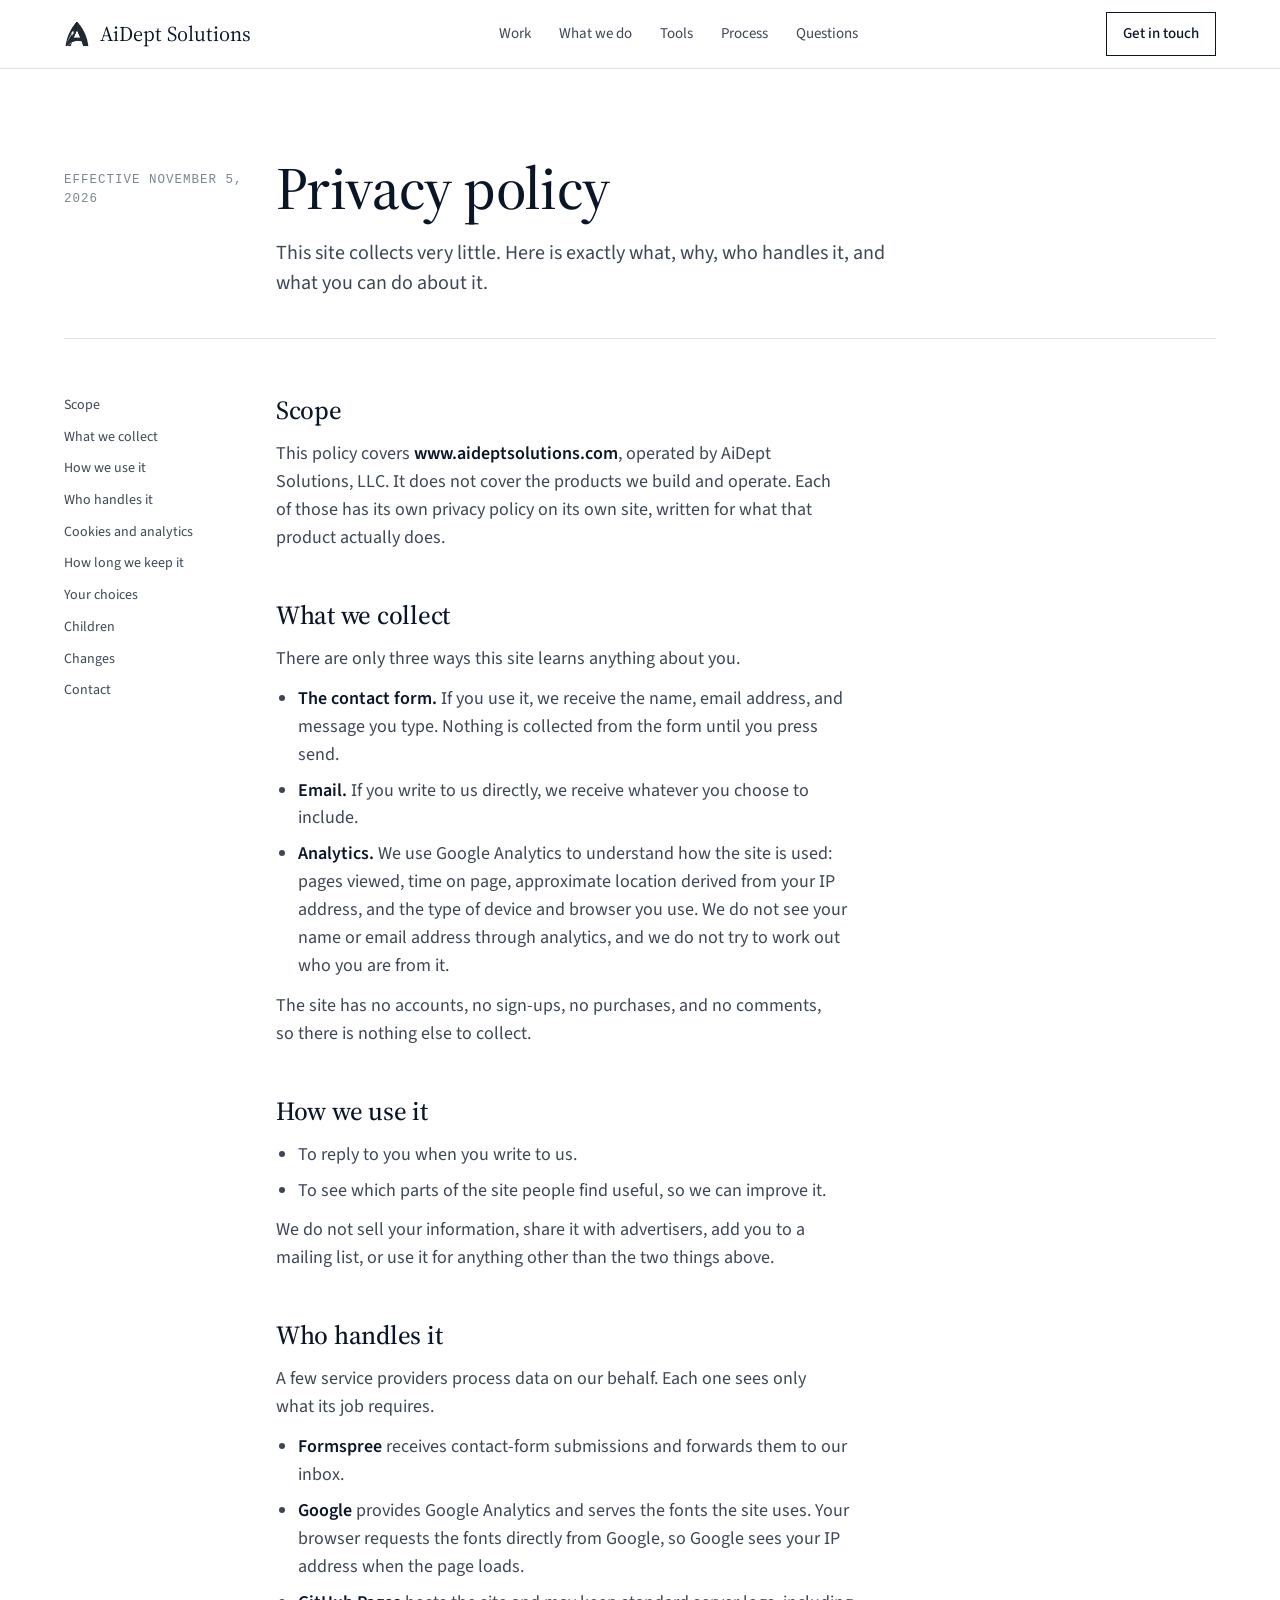
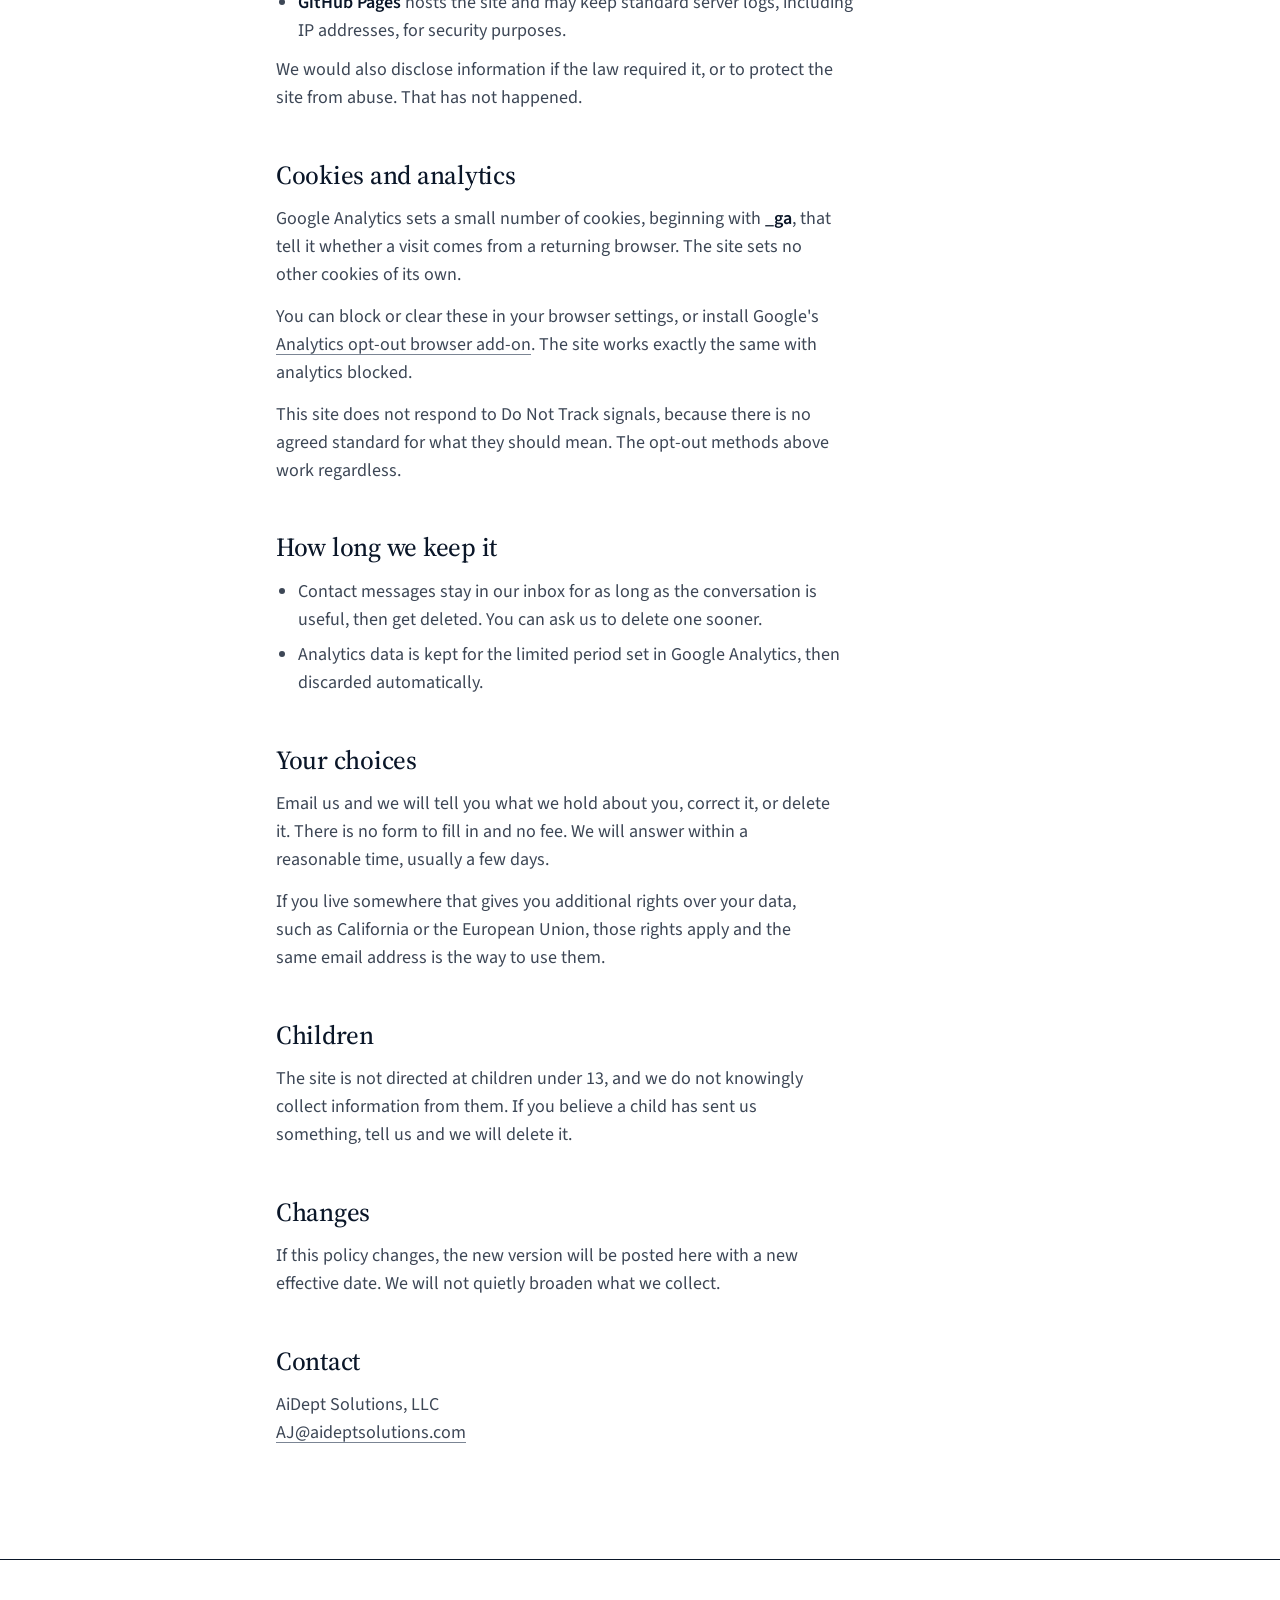
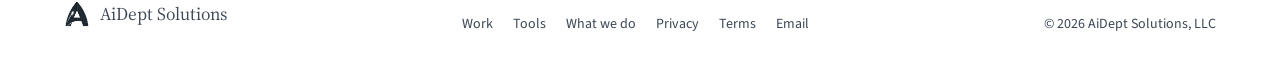
==== privacy.html @ fdaa8884 "Add privacy policy and terms of use pages Privacy covers the contact form, Google Analytics, Google " ====
<!DOCTYPE html>
<html lang="en">
<head>
<!-- Google tag (gtag.js) -->
<script async src="https://www.googletagmanager.com/gtag/js?id=G-QMEX8TVDEM"></script>
<script>
  window.dataLayer = window.dataLayer || [];
  function gtag(){dataLayer.push(arguments);}
  gtag('js', new Date());
  gtag('config', 'G-QMEX8TVDEM');
</script>
<meta charset="UTF-8">
<meta name="viewport" content="width=device-width, initial-scale=1.0">
<title>Privacy policy | AiDept Solutions</title>
<meta name="description" content="What aideptsolutions.com collects, why, who handles it, and the choices you have. Plain English, no surprises.">
<meta name="robots" content="index, follow">
<link rel="canonical" href="https://www.aideptsolutions.com/privacy.html">
<link rel="icon" type="image/svg+xml" href="/favicon.svg">
<link rel="shortcut icon" href="/favicon.svg">
<link rel="apple-touch-icon" href="/favicon.svg">
<meta property="og:type" content="website">
<meta property="og:title" content="Privacy policy | AiDept Solutions">
<meta property="og:description" content="What aideptsolutions.com collects, why, who handles it, and the choices you have.">
<meta property="og:url" content="https://www.aideptsolutions.com/privacy.html">
<meta property="og:site_name" content="AiDept Solutions">
<meta property="og:image" content="https://www.aideptsolutions.com/og/card.png">
<meta name="twitter:card" content="summary_large_image">
<link rel="preconnect" href="https://fonts.googleapis.com">
<link rel="preconnect" href="https://fonts.gstatic.com" crossorigin>
<link href="https://fonts.googleapis.com/css2?family=Source+Serif+4:ital,opsz,wght@0,8..60,400;0,8..60,500;0,8..60,600;1,8..60,400&family=Source+Sans+3:ital,wght@0,400;0,500;0,600;1,400&display=swap" rel="stylesheet">
<link rel="stylesheet" href="/legal.css">
</head>
<body>

<nav class="top">
  <div class="wrap nav-in">
    <a href="/" class="brand"><img src="/favicon.svg" alt=""> AiDept Solutions</a>
    <div class="nav-links">
      <a href="/#work">Work</a>
      <a href="/#services">What we do</a>
      <a href="/#tools">Tools</a>
      <a href="/#process">Process</a>
      <a href="/#questions">Questions</a>
    </div>
    <a href="/#contact" class="nav-cta">Get in touch</a>
  </div>
</nav>

<main class="legal">
  <div class="wrap">
    <div class="legal-head">
      <span class="mono">Effective November 5, 2026</span>
      <div>
        <h1>Privacy policy</h1>
        <p class="lead">This site collects very little. Here is exactly what, why, who handles it, and what you can do about it.</p>
      </div>
    </div>

    <div class="legal-body">
      <ul class="legal-toc">
        <li><a href="#scope">Scope</a></li>
        <li><a href="#collect">What we collect</a></li>
        <li><a href="#use">How we use it</a></li>
        <li><a href="#providers">Who handles it</a></li>
        <li><a href="#cookies">Cookies and analytics</a></li>
        <li><a href="#retention">How long we keep it</a></li>
        <li><a href="#choices">Your choices</a></li>
        <li><a href="#children">Children</a></li>
        <li><a href="#changes">Changes</a></li>
        <li><a href="#contact">Contact</a></li>
      </ul>

      <div class="prose">
        <h2 id="scope">Scope</h2>
        <p>This policy covers <strong>www.aideptsolutions.com</strong>, operated by AiDept Solutions, LLC. It does not cover the products we build and operate. Each of those has its own privacy policy on its own site, written for what that product actually does.</p>

        <h2 id="collect">What we collect</h2>
        <p>There are only three ways this site learns anything about you.</p>
        <ul>
          <li><strong>The contact form.</strong> If you use it, we receive the name, email address, and message you type. Nothing is collected from the form until you press send.</li>
          <li><strong>Email.</strong> If you write to us directly, we receive whatever you choose to include.</li>
          <li><strong>Analytics.</strong> We use Google Analytics to understand how the site is used: pages viewed, time on page, approximate location derived from your IP address, and the type of device and browser you use. We do not see your name or email address through analytics, and we do not try to work out who you are from it.</li>
        </ul>
        <p>The site has no accounts, no sign-ups, no purchases, and no comments, so there is nothing else to collect.</p>

        <h2 id="use">How we use it</h2>
        <ul>
          <li>To reply to you when you write to us.</li>
          <li>To see which parts of the site people find useful, so we can improve it.</li>
        </ul>
        <p>We do not sell your information, share it with advertisers, add you to a mailing list, or use it for anything other than the two things above.</p>

        <h2 id="providers">Who handles it</h2>
        <p>A few service providers process data on our behalf. Each one sees only what its job requires.</p>
        <ul>
          <li><strong>Formspree</strong> receives contact-form submissions and forwards them to our inbox.</li>
          <li><strong>Google</strong> provides Google Analytics and serves the fonts the site uses. Your browser requests the fonts directly from Google, so Google sees your IP address when the page loads.</li>
          <li><strong>GitHub Pages</strong> hosts the site and may keep standard server logs, including IP addresses, for security purposes.</li>
        </ul>
        <p>We would also disclose information if the law required it, or to protect the site from abuse. That has not happened.</p>

        <h2 id="cookies">Cookies and analytics</h2>
        <p>Google Analytics sets a small number of cookies, beginning with <strong>_ga</strong>, that tell it whether a visit comes from a returning browser. The site sets no other cookies of its own.</p>
        <p>You can block or clear these in your browser settings, or install Google's <a class="link" href="https://tools.google.com/dlpage/gaoptout" rel="noopener">Analytics opt-out browser add-on</a>. The site works exactly the same with analytics blocked.</p>
        <p>This site does not respond to Do Not Track signals, because there is no agreed standard for what they should mean. The opt-out methods above work regardless.</p>

        <h2 id="retention">How long we keep it</h2>
        <ul>
          <li>Contact messages stay in our inbox for as long as the conversation is useful, then get deleted. You can ask us to delete one sooner.</li>
          <li>Analytics data is kept for the limited period set in Google Analytics, then discarded automatically.</li>
        </ul>

        <h2 id="choices">Your choices</h2>
        <p>Email us and we will tell you what we hold about you, correct it, or delete it. There is no form to fill in and no fee. We will answer within a reasonable time, usually a few days.</p>
        <p>If you live somewhere that gives you additional rights over your data, such as California or the European Union, those rights apply and the same email address is the way to use them.</p>

        <h2 id="children">Children</h2>
        <p>The site is not directed at children under 13, and we do not knowingly collect information from them. If you believe a child has sent us something, tell us and we will delete it.</p>

        <h2 id="changes">Changes</h2>
        <p>If this policy changes, the new version will be posted here with a new effective date. We will not quietly broaden what we collect.</p>

        <h2 id="contact">Contact</h2>
        <p>AiDept Solutions, LLC<br><a class="link" href="mailto:AJ@aideptsolutions.com">AJ@aideptsolutions.com</a></p>
      </div>
    </div>
  </div>
</main>

<footer>
  <div class="wrap foot">
    <a href="/" class="brand"><img src="/favicon.svg" alt=""> AiDept Solutions</a>
    <div class="foot-links"><a href="/#work">Work</a><a href="/#tools">Tools</a><a href="/#services">What we do</a><a href="/privacy.html">Privacy</a><a href="/terms.html">Terms</a><a href="mailto:AJ@aideptsolutions.com">Email</a></div>
    <span>&copy; 2026 AiDept Solutions, LLC</span>
  </div>
</footer>

</body>
</html>
---- legal.css ----
:root {
  --paper: #ffffff;
  --paper-2: #f1f3f6;
  --ink: #0a1628;
  --ink-2: #3d4756;
  --ink-3: #7b8594;
  --rule: #dde2e8;
  --accent: #b7791f;
  --display: 'Source Serif 4', Georgia, 'Times New Roman', serif;
  --display-weight: 500;
  --display-spacing: -0.01em;
  --sans: 'Source Sans 3', 'Helvetica Neue', Arial, sans-serif;
  --mono: ui-monospace, 'SF Mono', Menlo, Consolas, monospace;
  --max: 1200px;
  --gutter: 24px;
}
* { box-sizing: border-box; margin: 0; padding: 0; }
body {
  font-family: var(--sans);
  font-size: 18px;
  line-height: 1.55;
  color: var(--ink);
  background: var(--paper);
  -webkit-font-smoothing: antialiased;
  font-feature-settings: "tnum" 1, "ss01" 1;
}
a { color: inherit; text-decoration: none; }
img { display: block; max-width: 100%; }
.wrap { max-width: var(--max); margin: 0 auto; padding: 0 var(--gutter); }

h1, h2, h3 { font-family: var(--display); font-weight: var(--display-weight); letter-spacing: var(--display-spacing); }
h1 { font-size: clamp(38px, 5vw, 60px); line-height: 1.05; font-variation-settings: "opsz" 60; text-wrap: balance; }
h2 { font-size: 26px; line-height: 1.2; font-variation-settings: "opsz" 40; margin: 48px 0 14px; }
h2:first-of-type { margin-top: 0; }
p, li { max-width: 62ch; }
p + p { margin-top: 14px; }
ul { padding-left: 22px; margin: 12px 0; }
li + li { margin-top: 8px; }
.lead { font-size: 20px; line-height: 1.5; color: var(--ink-2); }
.mono { font-family: var(--mono); font-size: 12.5px; letter-spacing: 0.08em; text-transform: uppercase; color: var(--ink-3); }
.link { text-decoration: underline; text-underline-offset: 4px; text-decoration-thickness: 1px; text-decoration-color: var(--ink-3); }
.link:hover { text-decoration-color: var(--ink); }

/* Nav */
nav.top { position: sticky; top: 0; z-index: 20; background: color-mix(in srgb, var(--paper) 92%, transparent); backdrop-filter: blur(8px); border-bottom: 1px solid var(--rule); }
.nav-in { display: flex; align-items: center; justify-content: space-between; height: 68px; }
.brand { display: flex; align-items: center; gap: 10px; font-family: var(--display); font-size: 21px; font-variation-settings: "opsz" 40; white-space: nowrap; }
.brand img { width: 26px; height: 28px; }
.nav-links { display: flex; gap: 28px; font-size: 15px; color: var(--ink-2); }
.nav-links a:hover { color: var(--ink); }
.nav-cta { font-size: 15px; font-weight: 500; padding: 9px 16px; border: 1px solid var(--ink); white-space: nowrap; }
.nav-cta:hover { background: var(--ink); color: var(--paper); }

/* Page */
.legal { padding: 88px 0 112px; }
.legal-head { display: grid; grid-template-columns: 180px 1fr; gap: 32px; align-items: start; margin-bottom: 56px; padding-bottom: 40px; border-bottom: 1px solid var(--rule); }
.legal-head .mono { padding-top: 14px; }
.legal-head .lead { margin-top: 18px; }
.legal-body { display: grid; grid-template-columns: 180px 1fr; gap: 32px; }
.legal-toc { position: sticky; top: 92px; align-self: start; list-style: none; padding: 0; margin: 0; font-size: 14px; color: var(--ink-2); }
.legal-toc li { margin: 0 0 10px; }
.legal-toc a:hover { color: var(--accent); }
.legal-body .prose { color: var(--ink); }
.prose p, .prose li { color: var(--ink-2); }
.prose strong { color: var(--ink); font-weight: 600; }
.callout { border-left: 2px solid var(--accent); padding: 4px 0 4px 22px; margin: 28px 0; }
.callout p { color: var(--ink); }

/* Footer */
footer { border-top: 1px solid var(--ink); padding: 40px 0 48px; }
.foot { display: flex; justify-content: space-between; align-items: baseline; gap: 24px; flex-wrap: wrap; font-size: 14px; color: var(--ink-2); }
.foot .brand { font-size: 18px; }
.foot-links { display: flex; gap: 20px; flex-wrap: wrap; }

@media (max-width: 960px) {
  .legal-head, .legal-body { grid-template-columns: 1fr; gap: 8px; }
  .legal-head .lead { margin-top: 12px; }
  .legal-toc { position: static; display: flex; flex-wrap: wrap; gap: 6px 18px; margin-bottom: 36px; }
  .legal-toc li { margin: 0; }
  .nav-links { display: none; }
}
@media (max-width: 600px) {
  body { font-size: 16px; }
  .legal { padding: 56px 0 72px; }
  .legal-head { margin-bottom: 36px; padding-bottom: 28px; }
  h2 { margin-top: 36px; }
  .foot { flex-direction: column; }
  .nav-in { height: 60px; }
  .brand { font-size: 18px; }
  .brand img { width: 22px; height: 24px; }
  .nav-cta { font-size: 14px; padding: 8px 12px; }
}
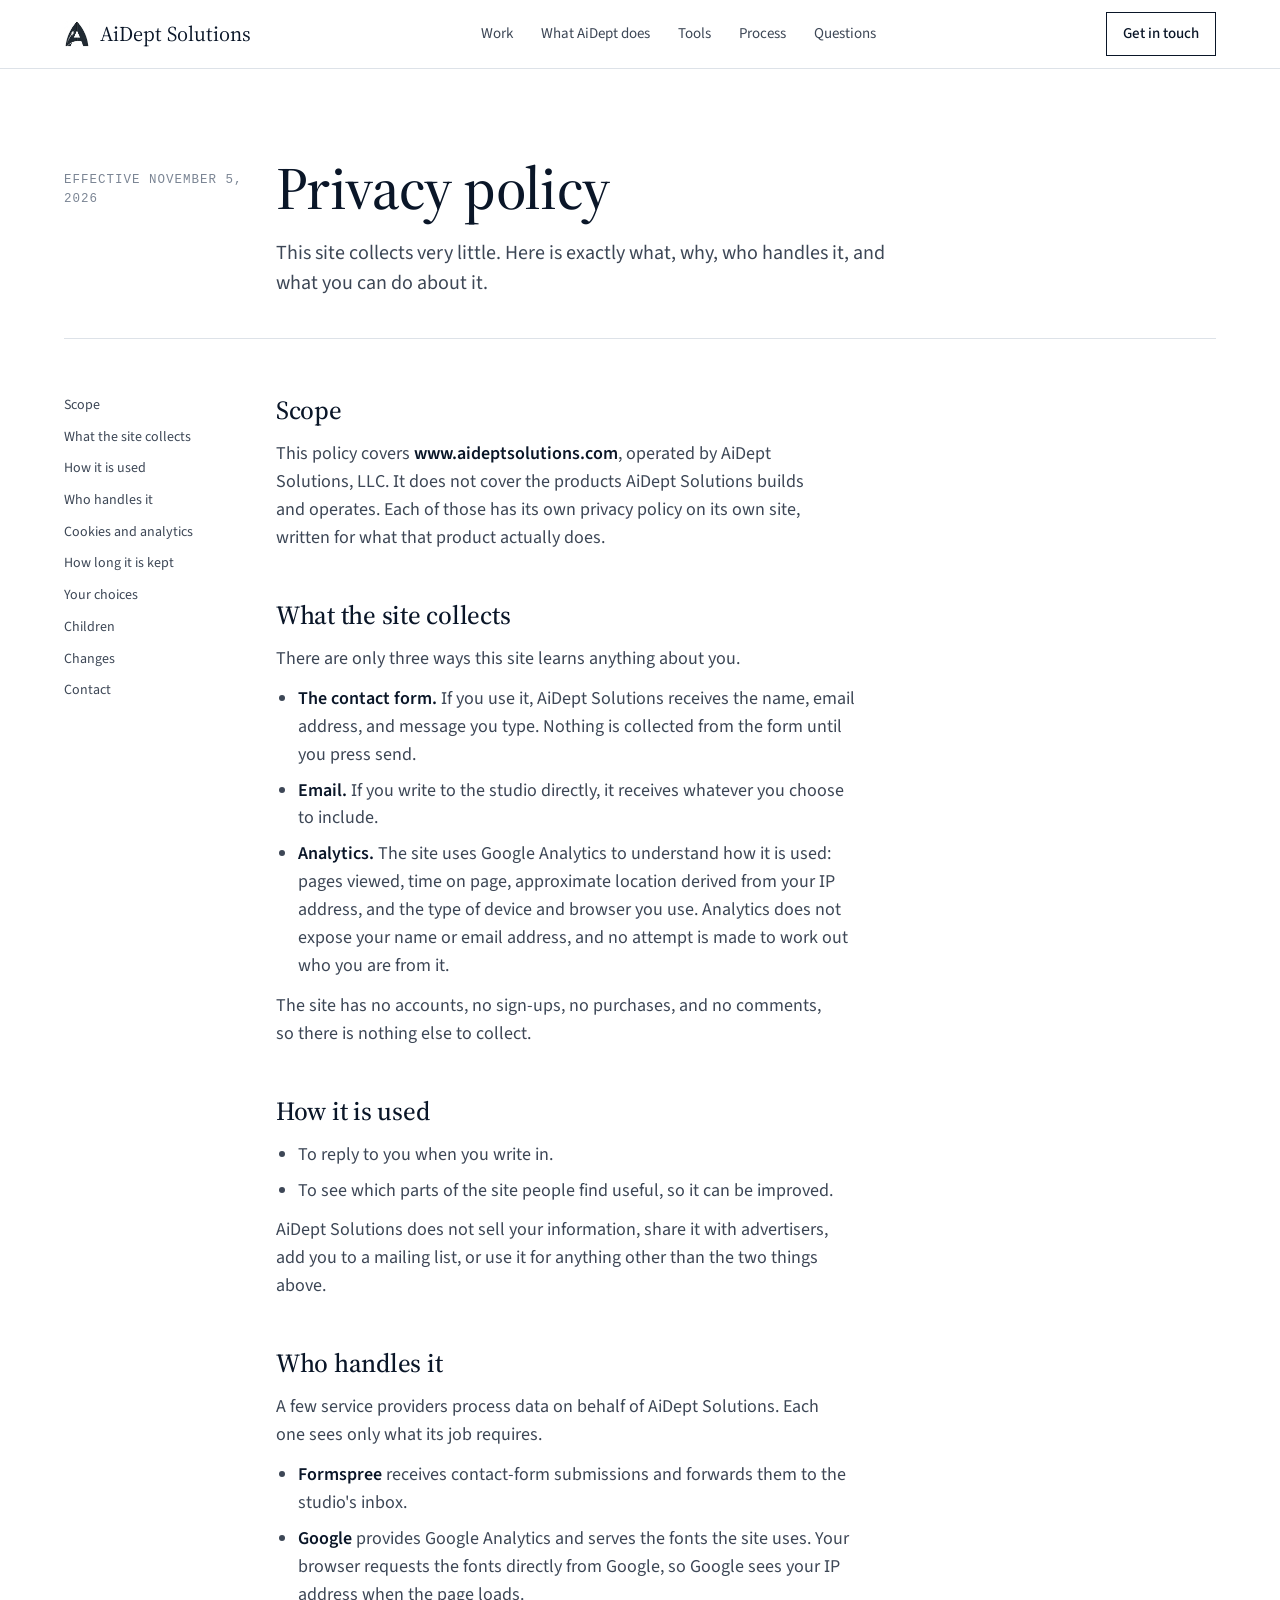
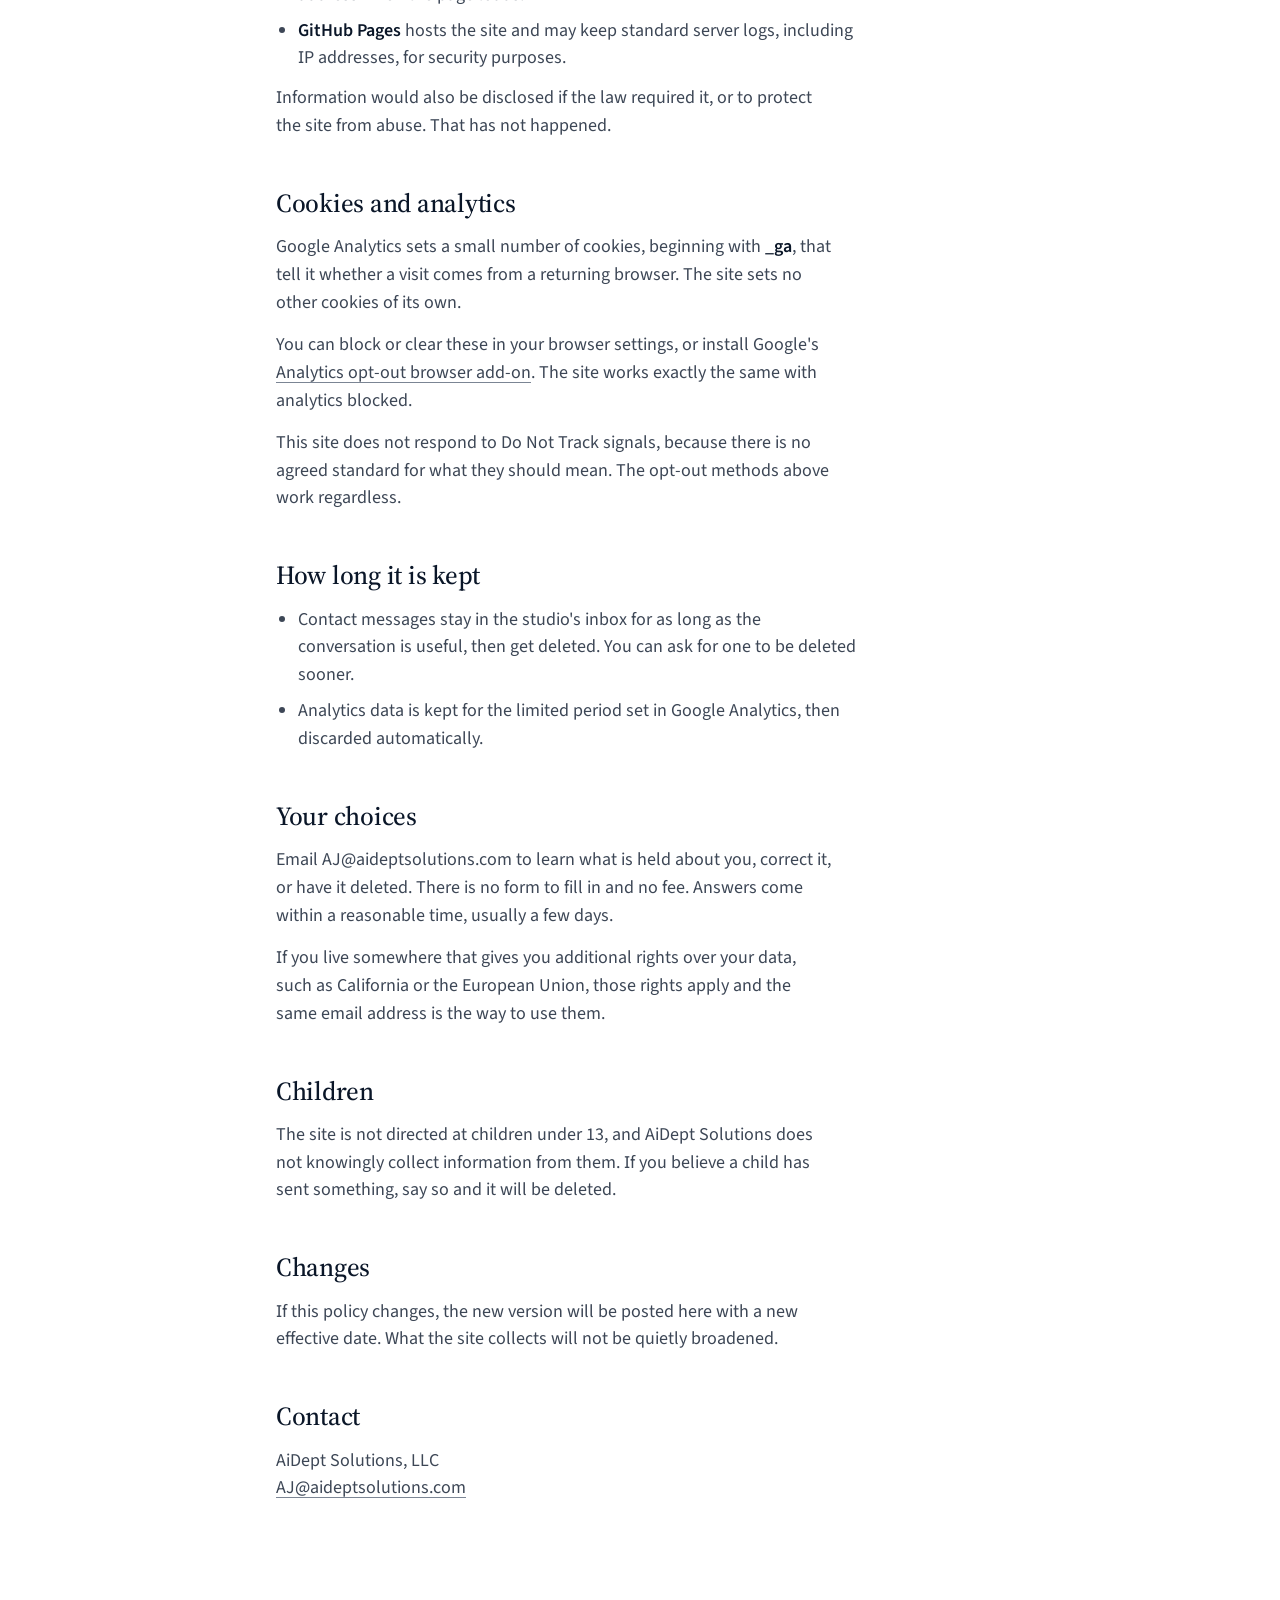
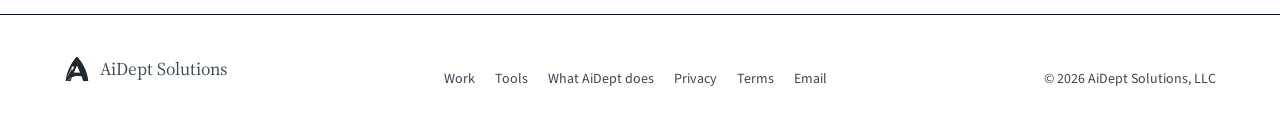
==== commit ea106e87: "Rewrite site copy in the third person, dropping every we, our, and us AiDept, the studio, or the pro" ====
--- a/privacy.html
+++ b/privacy.html
@@ -37,7 +37,7 @@
     <a href="/" class="brand"><img src="/favicon.svg" alt=""> AiDept Solutions</a>
     <div class="nav-links">
       <a href="/#work">Work</a>
-      <a href="/#services">What we do</a>
+      <a href="/#services">What AiDept does</a>
       <a href="/#tools">Tools</a>
       <a href="/#process">Process</a>
       <a href="/#questions">Questions</a>
@@ -59,11 +59,11 @@
     <div class="legal-body">
       <ul class="legal-toc">
         <li><a href="#scope">Scope</a></li>
-        <li><a href="#collect">What we collect</a></li>
-        <li><a href="#use">How we use it</a></li>
+        <li><a href="#collect">What the site collects</a></li>
+        <li><a href="#use">How it is used</a></li>
         <li><a href="#providers">Who handles it</a></li>
         <li><a href="#cookies">Cookies and analytics</a></li>
-        <li><a href="#retention">How long we keep it</a></li>
+        <li><a href="#retention">How long it is kept</a></li>
         <li><a href="#choices">Your choices</a></li>
         <li><a href="#children">Children</a></li>
         <li><a href="#changes">Changes</a></li>
@@ -72,53 +72,53 @@
 
       <div class="prose">
         <h2 id="scope">Scope</h2>
-        <p>This policy covers <strong>www.aideptsolutions.com</strong>, operated by AiDept Solutions, LLC. It does not cover the products we build and operate. Each of those has its own privacy policy on its own site, written for what that product actually does.</p>
+        <p>This policy covers <strong>www.aideptsolutions.com</strong>, operated by AiDept Solutions, LLC. It does not cover the products AiDept Solutions builds and operates. Each of those has its own privacy policy on its own site, written for what that product actually does.</p>
 
-        <h2 id="collect">What we collect</h2>
+        <h2 id="collect">What the site collects</h2>
         <p>There are only three ways this site learns anything about you.</p>
         <ul>
-          <li><strong>The contact form.</strong> If you use it, we receive the name, email address, and message you type. Nothing is collected from the form until you press send.</li>
-          <li><strong>Email.</strong> If you write to us directly, we receive whatever you choose to include.</li>
-          <li><strong>Analytics.</strong> We use Google Analytics to understand how the site is used: pages viewed, time on page, approximate location derived from your IP address, and the type of device and browser you use. We do not see your name or email address through analytics, and we do not try to work out who you are from it.</li>
+          <li><strong>The contact form.</strong> If you use it, AiDept Solutions receives the name, email address, and message you type. Nothing is collected from the form until you press send.</li>
+          <li><strong>Email.</strong> If you write to the studio directly, it receives whatever you choose to include.</li>
+          <li><strong>Analytics.</strong> The site uses Google Analytics to understand how it is used: pages viewed, time on page, approximate location derived from your IP address, and the type of device and browser you use. Analytics does not expose your name or email address, and no attempt is made to work out who you are from it.</li>
         </ul>
         <p>The site has no accounts, no sign-ups, no purchases, and no comments, so there is nothing else to collect.</p>
 
-        <h2 id="use">How we use it</h2>
+        <h2 id="use">How it is used</h2>
         <ul>
-          <li>To reply to you when you write to us.</li>
-          <li>To see which parts of the site people find useful, so we can improve it.</li>
+          <li>To reply to you when you write in.</li>
+          <li>To see which parts of the site people find useful, so it can be improved.</li>
         </ul>
-        <p>We do not sell your information, share it with advertisers, add you to a mailing list, or use it for anything other than the two things above.</p>
+        <p>AiDept Solutions does not sell your information, share it with advertisers, add you to a mailing list, or use it for anything other than the two things above.</p>
 
         <h2 id="providers">Who handles it</h2>
-        <p>A few service providers process data on our behalf. Each one sees only what its job requires.</p>
+        <p>A few service providers process data on behalf of AiDept Solutions. Each one sees only what its job requires.</p>
         <ul>
-          <li><strong>Formspree</strong> receives contact-form submissions and forwards them to our inbox.</li>
+          <li><strong>Formspree</strong> receives contact-form submissions and forwards them to the studio's inbox.</li>
           <li><strong>Google</strong> provides Google Analytics and serves the fonts the site uses. Your browser requests the fonts directly from Google, so Google sees your IP address when the page loads.</li>
           <li><strong>GitHub Pages</strong> hosts the site and may keep standard server logs, including IP addresses, for security purposes.</li>
         </ul>
-        <p>We would also disclose information if the law required it, or to protect the site from abuse. That has not happened.</p>
+        <p>Information would also be disclosed if the law required it, or to protect the site from abuse. That has not happened.</p>
 
         <h2 id="cookies">Cookies and analytics</h2>
         <p>Google Analytics sets a small number of cookies, beginning with <strong>_ga</strong>, that tell it whether a visit comes from a returning browser. The site sets no other cookies of its own.</p>
         <p>You can block or clear these in your browser settings, or install Google's <a class="link" href="https://tools.google.com/dlpage/gaoptout" rel="noopener">Analytics opt-out browser add-on</a>. The site works exactly the same with analytics blocked.</p>
         <p>This site does not respond to Do Not Track signals, because there is no agreed standard for what they should mean. The opt-out methods above work regardless.</p>
 
-        <h2 id="retention">How long we keep it</h2>
+        <h2 id="retention">How long it is kept</h2>
         <ul>
-          <li>Contact messages stay in our inbox for as long as the conversation is useful, then get deleted. You can ask us to delete one sooner.</li>
+          <li>Contact messages stay in the studio's inbox for as long as the conversation is useful, then get deleted. You can ask for one to be deleted sooner.</li>
           <li>Analytics data is kept for the limited period set in Google Analytics, then discarded automatically.</li>
         </ul>
 
         <h2 id="choices">Your choices</h2>
-        <p>Email us and we will tell you what we hold about you, correct it, or delete it. There is no form to fill in and no fee. We will answer within a reasonable time, usually a few days.</p>
+        <p>Email AJ@aideptsolutions.com to learn what is held about you, correct it, or have it deleted. There is no form to fill in and no fee. Answers come within a reasonable time, usually a few days.</p>
         <p>If you live somewhere that gives you additional rights over your data, such as California or the European Union, those rights apply and the same email address is the way to use them.</p>
 
         <h2 id="children">Children</h2>
-        <p>The site is not directed at children under 13, and we do not knowingly collect information from them. If you believe a child has sent us something, tell us and we will delete it.</p>
+        <p>The site is not directed at children under 13, and AiDept Solutions does not knowingly collect information from them. If you believe a child has sent something, say so and it will be deleted.</p>
 
         <h2 id="changes">Changes</h2>
-        <p>If this policy changes, the new version will be posted here with a new effective date. We will not quietly broaden what we collect.</p>
+        <p>If this policy changes, the new version will be posted here with a new effective date. What the site collects will not be quietly broadened.</p>
 
         <h2 id="contact">Contact</h2>
         <p>AiDept Solutions, LLC<br><a class="link" href="mailto:AJ@aideptsolutions.com">AJ@aideptsolutions.com</a></p>
@@ -130,7 +130,7 @@
 <footer>
   <div class="wrap foot">
     <a href="/" class="brand"><img src="/favicon.svg" alt=""> AiDept Solutions</a>
-    <div class="foot-links"><a href="/#work">Work</a><a href="/#tools">Tools</a><a href="/#services">What we do</a><a href="/privacy.html">Privacy</a><a href="/terms.html">Terms</a><a href="mailto:AJ@aideptsolutions.com">Email</a></div>
+    <div class="foot-links"><a href="/#work">Work</a><a href="/#tools">Tools</a><a href="/#services">What AiDept does</a><a href="/privacy.html">Privacy</a><a href="/terms.html">Terms</a><a href="mailto:AJ@aideptsolutions.com">Email</a></div>
     <span>&copy; 2026 AiDept Solutions, LLC</span>
   </div>
 </footer>
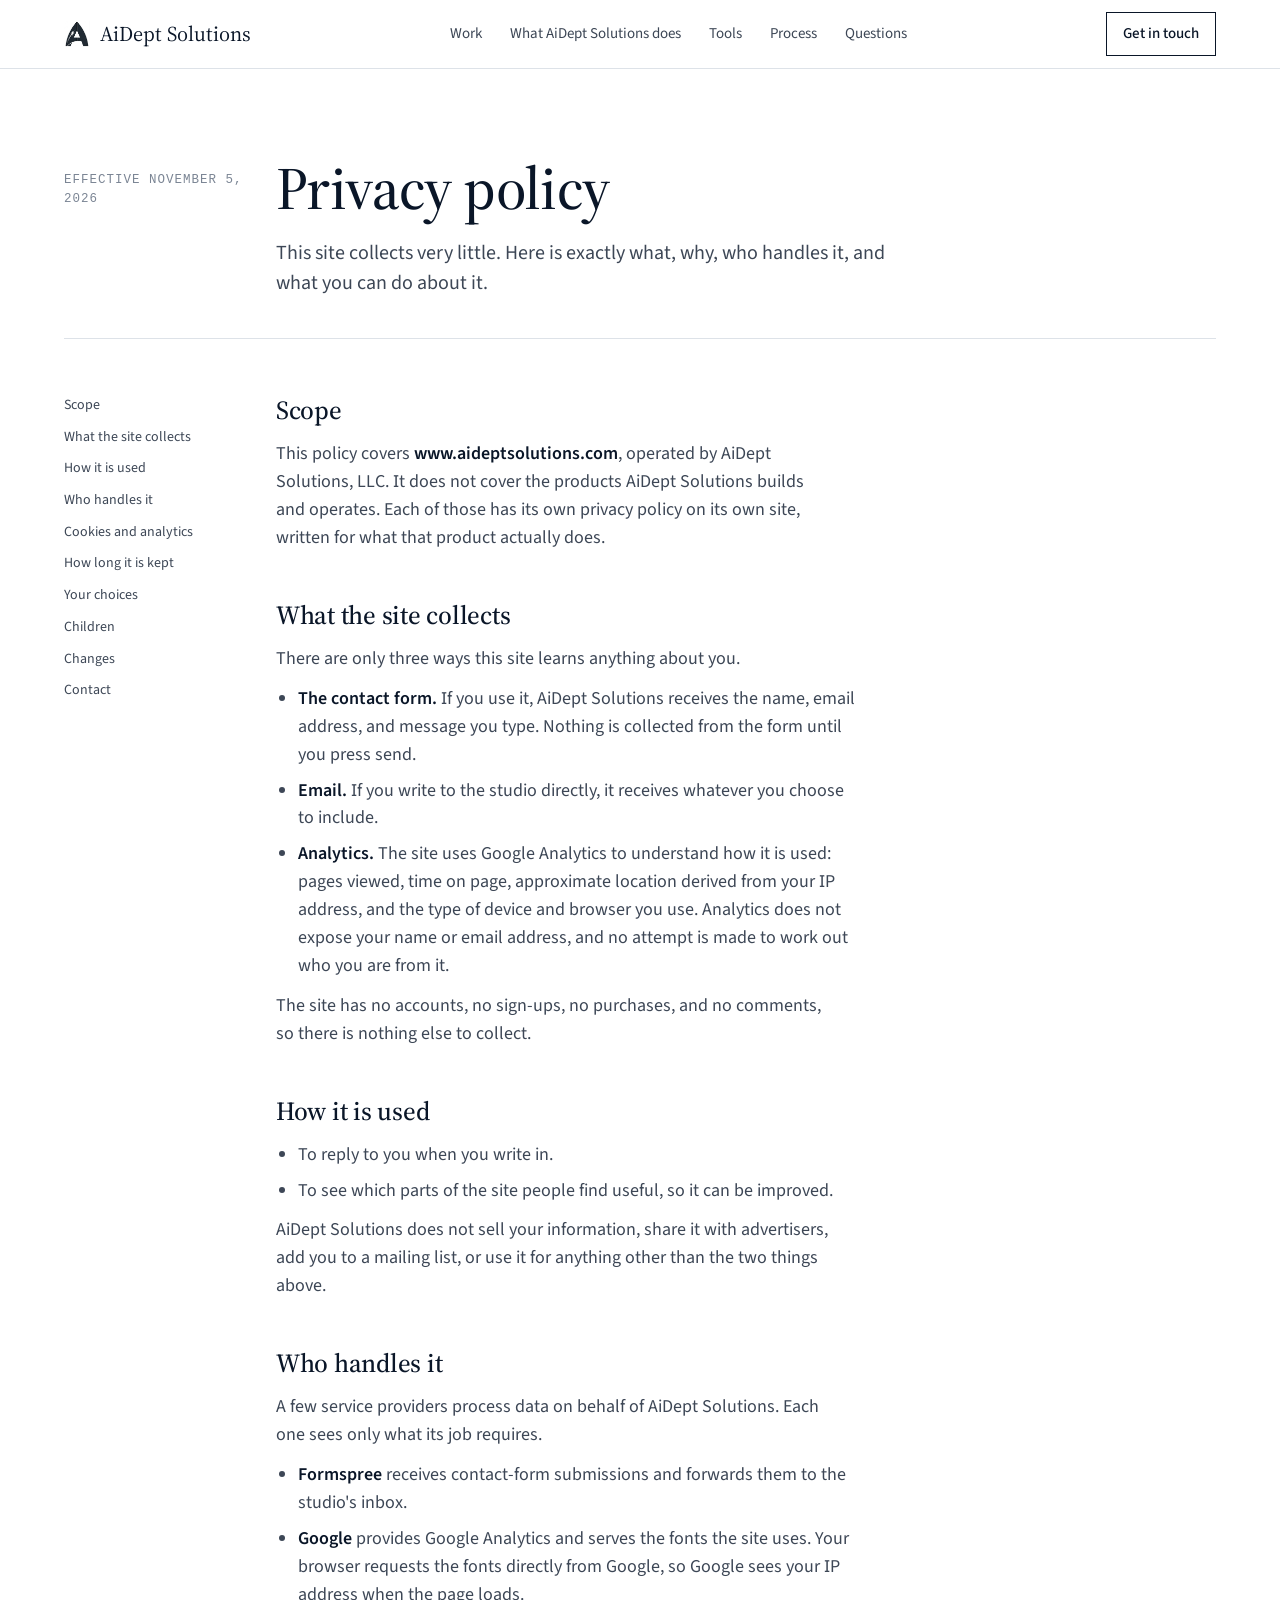
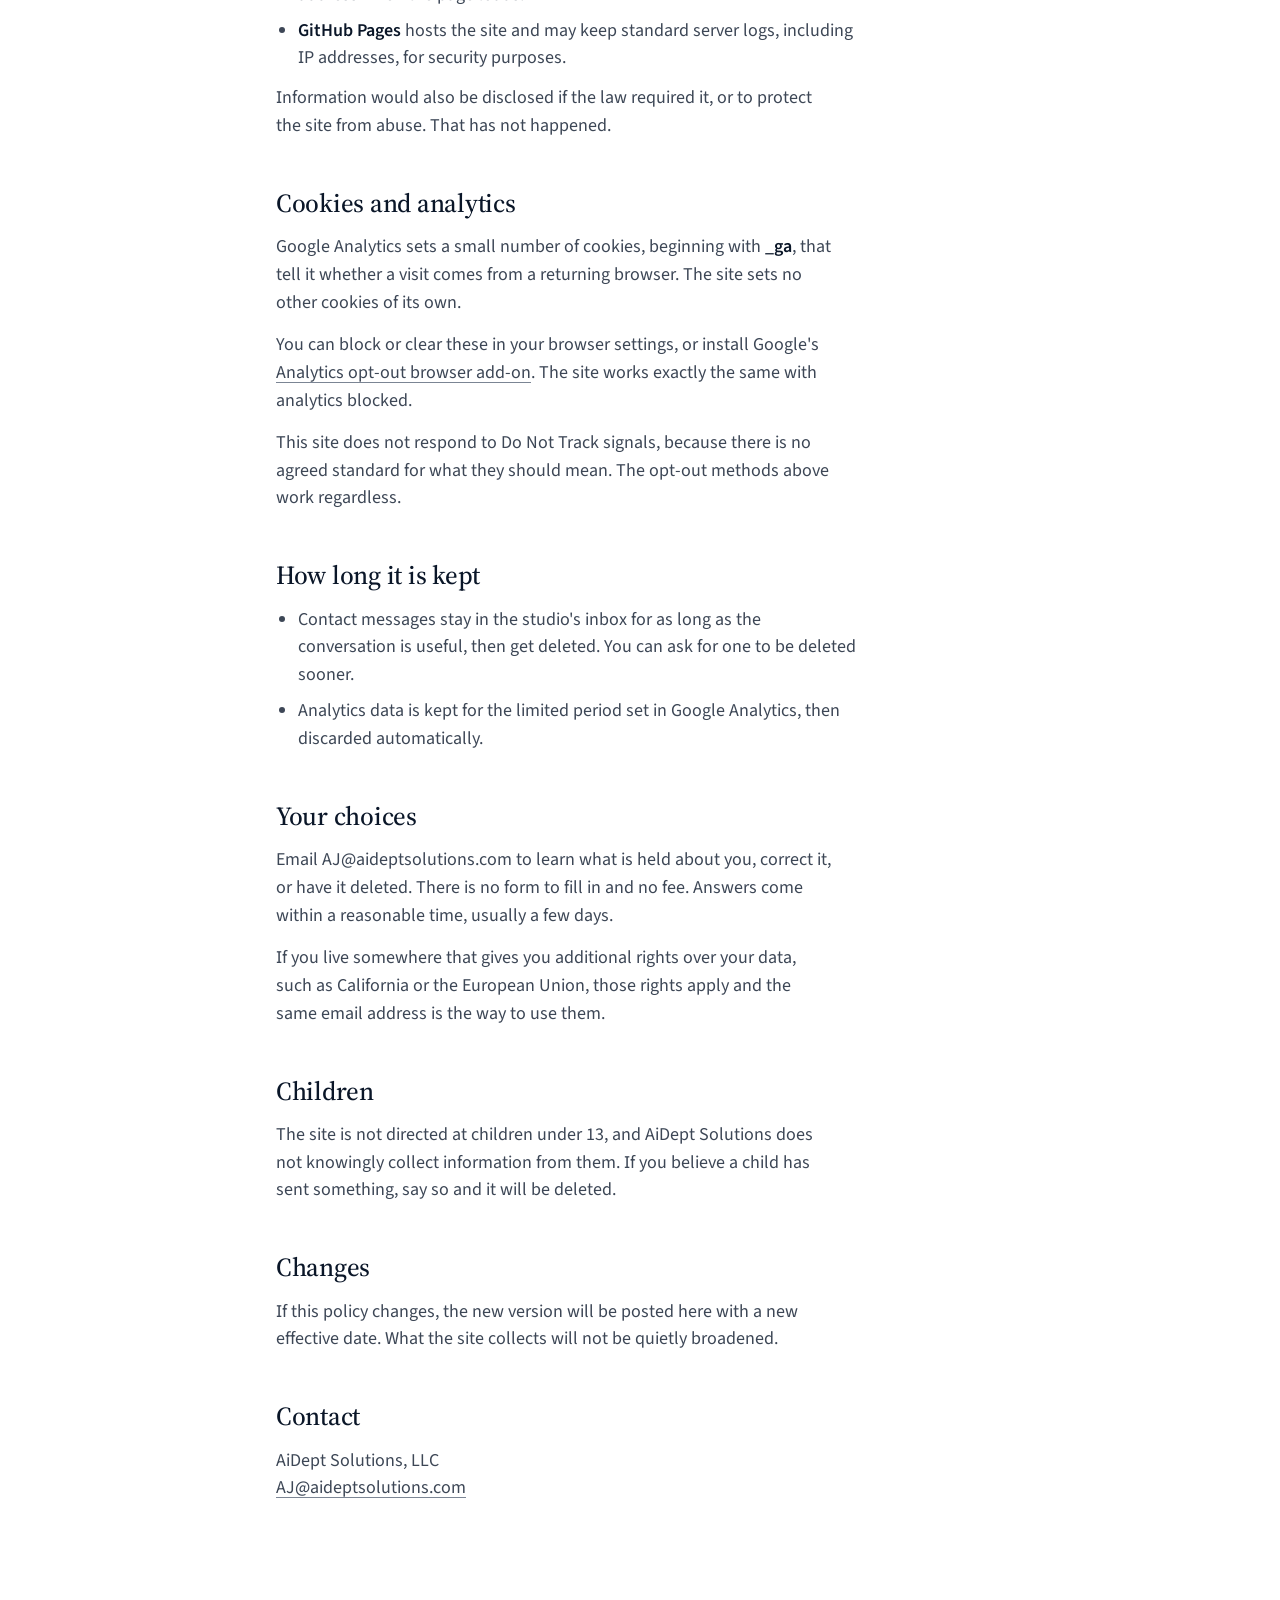
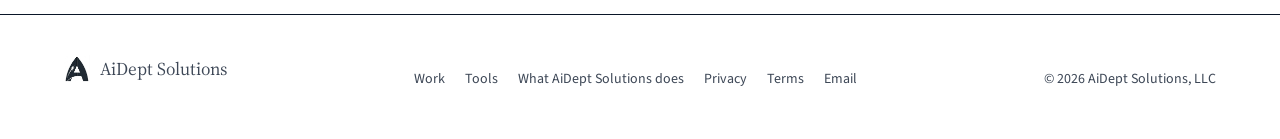
==== commit 3e1ba262: "Always use the full name AiDept Solutions Co-Authored-By: Claude Fable 5.1 <noreply@anthropic.com>" ====
--- a/privacy.html
+++ b/privacy.html
@@ -37,7 +37,7 @@
     <a href="/" class="brand"><img src="/favicon.svg" alt=""> AiDept Solutions</a>
     <div class="nav-links">
       <a href="/#work">Work</a>
-      <a href="/#services">What AiDept does</a>
+      <a href="/#services">What AiDept Solutions does</a>
       <a href="/#tools">Tools</a>
       <a href="/#process">Process</a>
       <a href="/#questions">Questions</a>
@@ -130,7 +130,7 @@
 <footer>
   <div class="wrap foot">
     <a href="/" class="brand"><img src="/favicon.svg" alt=""> AiDept Solutions</a>
-    <div class="foot-links"><a href="/#work">Work</a><a href="/#tools">Tools</a><a href="/#services">What AiDept does</a><a href="/privacy.html">Privacy</a><a href="/terms.html">Terms</a><a href="mailto:AJ@aideptsolutions.com">Email</a></div>
+    <div class="foot-links"><a href="/#work">Work</a><a href="/#tools">Tools</a><a href="/#services">What AiDept Solutions does</a><a href="/privacy.html">Privacy</a><a href="/terms.html">Terms</a><a href="mailto:AJ@aideptsolutions.com">Email</a></div>
     <span>&copy; 2026 AiDept Solutions, LLC</span>
   </div>
 </footer>
